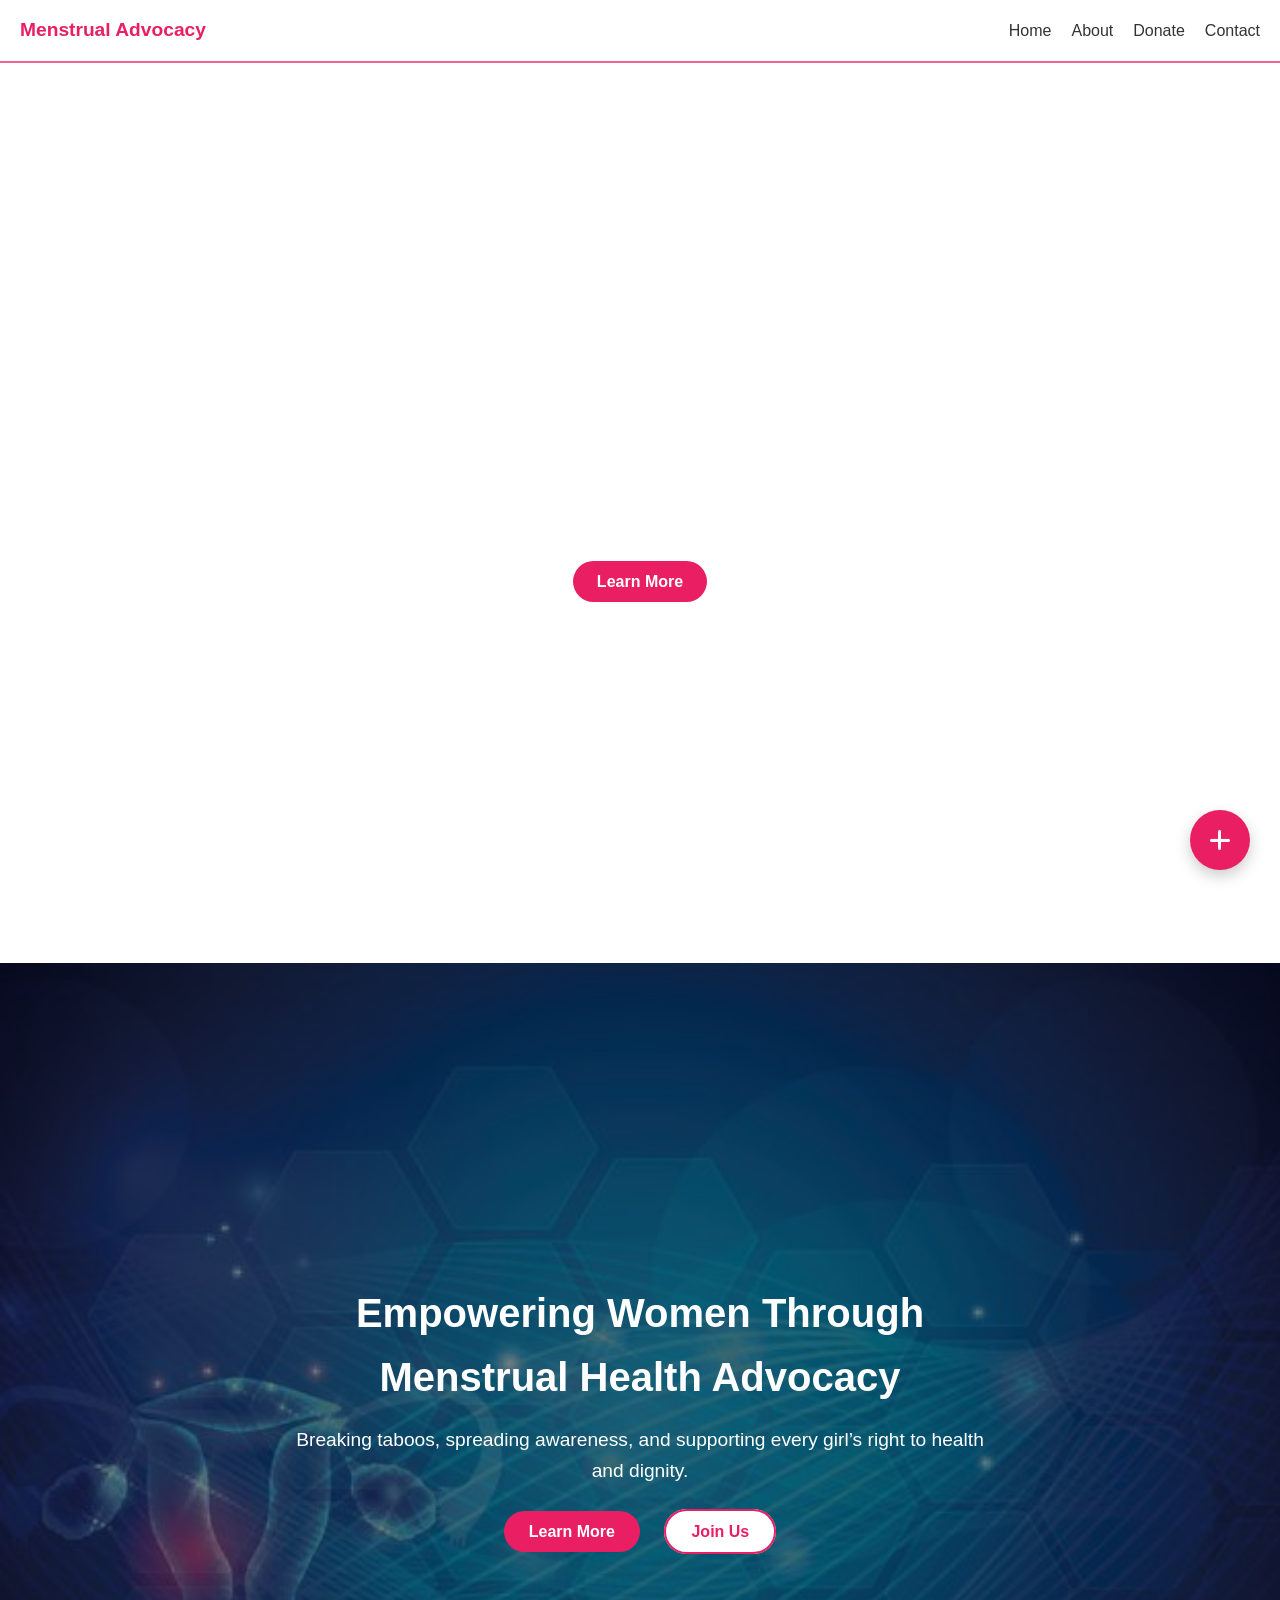
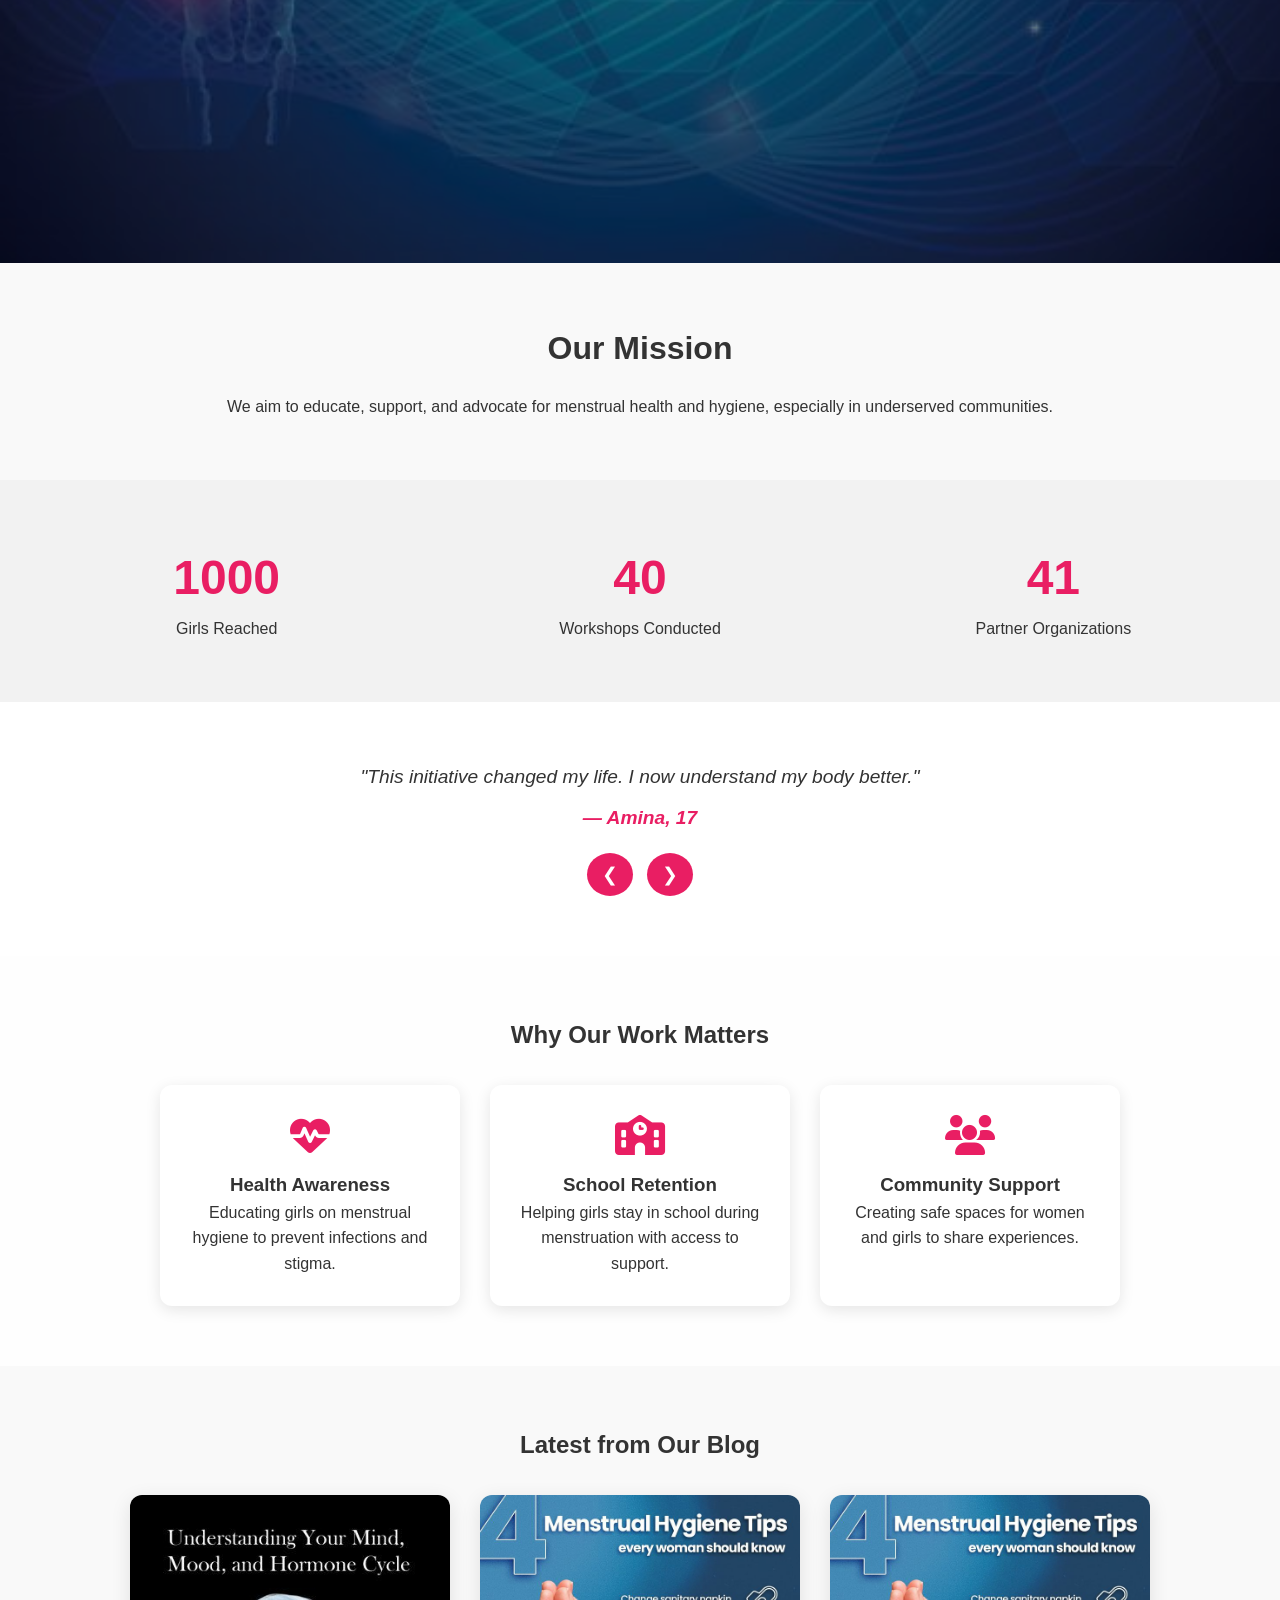
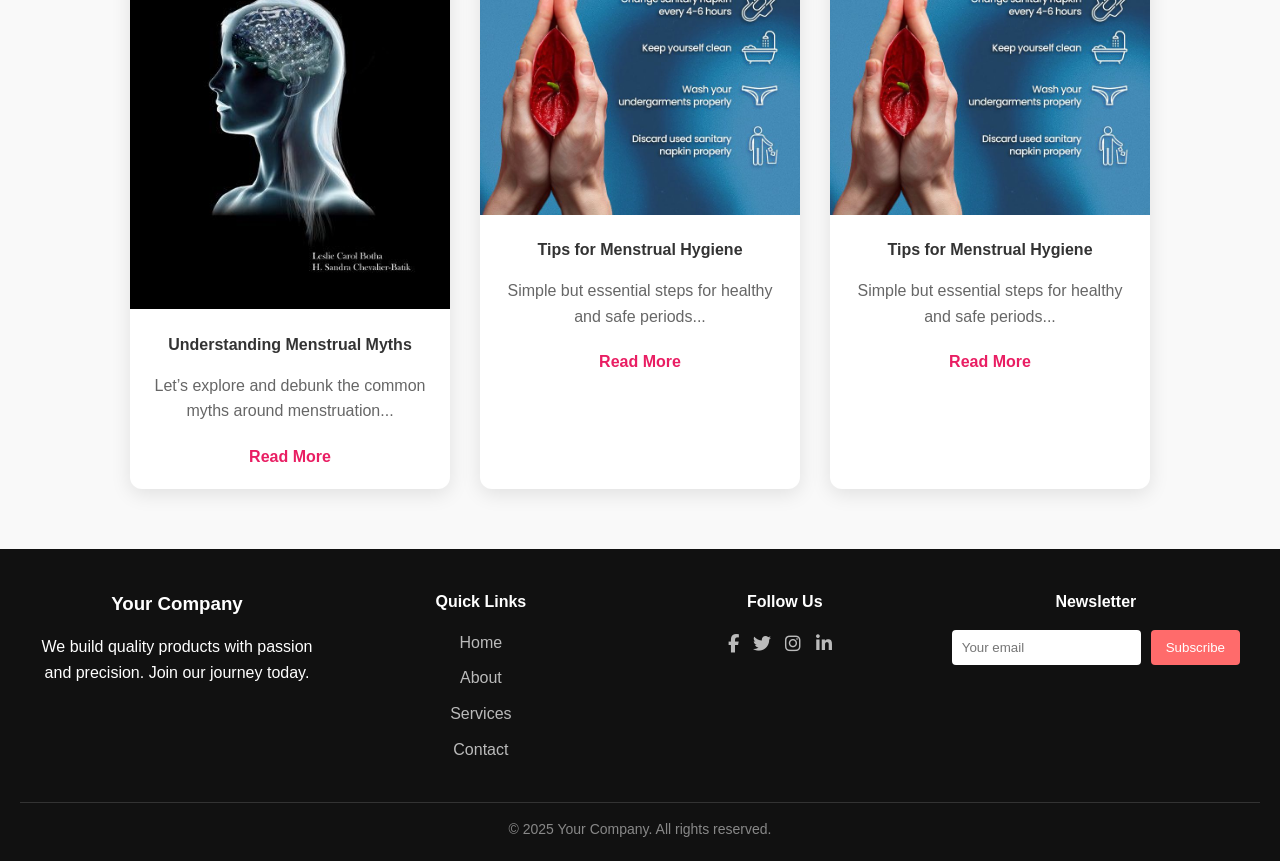
==== index.html @ 2b2169ab "Add files via upload" ====
<!DOCTYPE html>
<html lang="en">
<head>
  <meta charset="UTF-8" />
  <meta name="viewport" content="width=device-width, initial-scale=1.0" />
  <title>Women’s Menstrual Advocacy</title>
  <link rel="stylesheet" href="css/style.css" />
  <link rel="stylesheet" href="https://cdnjs.cloudflare.com/ajax/libs/font-awesome/6.0.0-beta3/css/all.min.css">
  <link rel="stylesheet" href="https://cdnjs.cloudflare.com/ajax/libs/font-awesome/6.5.0/css/all.min.css"/>
  <link rel="stylesheet" href="https://cdnjs.cloudflare.com/ajax/libs/font-awesome/6.5.0/css/all.min.css">
  <link rel="stylesheet" href="https://cdnjs.cloudflare.com/ajax/libs/font-awesome/6.5.0/css/all.min.css">




</head>
<body>


  <nav class="navbar">
    <div class="nav-logo">Menstrual Advocacy</div>
    <div class="nav-toggle" onclick="toggleMenu()">☰</div>
    <ul class="nav-links" id="navLinks">
      <li><a href="index.html">Home</a></li>
      <li><a href="about.html">About</a></li>
      <li><a href="donate.html">Donate</a></li>
      <li><a href="contact.html">Contact</a></li>
    </ul>
  </nav>



    <section class="hero-video-section">
        <video autoplay muted loop class="hero-video">
          <source src="https://youtu.be/vXrQ_FhZmos?si=qg4wPprZn1PHJqlY" type="video/mp4">
          Your browser does not support the video tag.
        </video>
        <div class="hero-overlay">
          <h1>Empowering Women Through Menstrual Education</h1>
          <p>Creating a world where menstruation is understood, supported, and normalized.</p>
          <a href="about.html" class="btn">Learn More</a>
        </div>
      </section>
      

  <!-- Hero Section -->
  <header class="hero">
    <div class="hero-content">
      <h1>Empowering Women Through Menstrual Health Advocacy</h1>
      <p>Breaking taboos, spreading awareness, and supporting every girl’s right to health and dignity.</p>
      <div class="cta-buttons">
        <a href="#about" class="btn primary">Learn More</a>
        <a href="contact.html" class="btn secondary">Join Us</a>
      </div>
    </div>
  </header>

  <!-- Mission Overview -->
  <section class="mission" id="about">
    <h2>Our Mission</h2>
    <p>We aim to educate, support, and advocate for menstrual health and hygiene, especially in underserved communities.</p>
  </section>

  <section class="counters">
    <div class="counter-box">
      <div class="counter" data-target="5000">0</div>
      <p>Girls Reached</p>
    </div>
    <div class="counter-box">
      <div class="counter" data-target="120">0</div>
      <p>Workshops Conducted</p>
    </div>
    <div class="counter-box">
      <div class="counter" data-target="50">0</div>
      <p>Partner Organizations</p>
    </div>
  </section>


  <section class="testimonials">
    <div class="testimonial-container">
      <div class="testimonial active">
        <p>"This initiative changed my life. I now understand my body better."</p>
        <h4>— Amina, 17</h4>
      </div>
      <div class="testimonial">
        <p>"The workshops were enlightening and empowering."</p>
        <h4>— Grace, 16</h4>
      </div>
      <div class="testimonial">
        <p>"I feel more confident and informed about menstrual health."</p>
        <h4>— Fatima, 18</h4>
      </div>
    </div>
    <div class="testimonial-nav">
      <button id="prev">❮</button>
      <button id="next">❯</button>
    </div>
  </section>


  <section class="impact-section">
    <h2>Why Our Work Matters</h2>
    <div class="impact-cards">
      <div class="impact-card">
        <i class="fas fa-heartbeat"></i>
        <h3>Health Awareness</h3>
        <p>Educating girls on menstrual hygiene to prevent infections and stigma.</p>
      </div>
      <div class="impact-card">
        <i class="fas fa-school"></i>
        <h3>School Retention</h3>
        <p>Helping girls stay in school during menstruation with access to support.</p>
      </div>
      <div class="impact-card">
        <i class="fas fa-users"></i>
        <h3>Community Support</h3>
        <p>Creating safe spaces for women and girls to share experiences.</p>
      </div>
    </div>
  </section>
  
  <section class="blog-preview">
    <h2>Latest from Our Blog</h2>
    <div class="blog-cards">
      <div class="blog-card">
        <img src="images/myth.jfif" alt="Blog Post">
        <h4>Understanding Menstrual Myths</h4>
        <p>Let’s explore and debunk the common myths around menstruation...</p>
        <a href="#">Read More</a>
      </div>
      <div class="blog-card">
        <img src="images/hygiene.jfif" alt="Blog Post">
        <h4>Tips for Menstrual Hygiene</h4>
        <p>Simple but essential steps for healthy and safe periods...</p>
        <a href="#">Read More</a>
      </div>

      <div class="blog-card">
        <img src="images/hygiene.jfif" alt="Blog Post">
        <h4>Tips for Menstrual Hygiene</h4>
        <p>Simple but essential steps for healthy and safe periods...</p>
        <a href="#">Read More</a>
      </div>
    </div>
  </section>
  
  <footer class="footer">
    <div class="footer-container">
      <div class="footer-about">
        <h3>Your Company</h3>
        <p>We build quality products with passion and precision. Join our journey today.</p>
      </div>
  
      <div class="footer-links">
        <h4>Quick Links</h4>
        <ul>
          <li><a href="#">Home</a></li>
          <li><a href="#">About</a></li>
          <li><a href="#">Services</a></li>
          <li><a href="#">Contact</a></li>
        </ul>
      </div>
  
      <div class="footer-social">
        <h4>Follow Us</h4>
        <div class="social-icons">
          <a href="#"><i class="fab fa-facebook-f"></i></a>
          <a href="#"><i class="fab fa-twitter"></i></a>
          <a href="#"><i class="fab fa-instagram"></i></a>
          <a href="#"><i class="fab fa-linkedin-in"></i></a>
        </div>
      </div>
  
      <div class="footer-newsletter">
        <h4>Newsletter</h4>
        <form>
          <input type="email" placeholder="Your email" required>
          <button type="submit">Subscribe</button>
        </form>
      </div>
    </div>
  
    <div class="footer-bottom">
      <p>&copy; 2025 Your Company. All rights reserved.</p>
    </div>
  </footer>
  

  <script src="js/main.js"></script>


  <script>
    function toggleMenu() {
      document.getElementById('navLinks').classList.toggle('active');
    }
  </script>

  <script>
    const counters = document.querySelectorAll('.counter');
    const speed = 200;
  
    counters.forEach(counter => {
      const updateCount = () => {
        const target = +counter.getAttribute('data-target');
        const count = +counter.innerText;
        const increment = target / speed;
  
        if (count < target) {
          counter.innerText = Math.ceil(count + increment);
          setTimeout(updateCount, 20);
        } else {
          counter.innerText = target;
        }
      };
  
      const observer = new IntersectionObserver(entries => {
        if (entries[0].isIntersecting) updateCount();
      }, { threshold: 1 });
  
      observer.observe(counter);
    });
  </script>

<script>
    let current = 0;
    const testimonials = document.querySelectorAll(".testimonial");
  
    function showTestimonial(index) {
      testimonials.forEach((t, i) => {
        t.classList.remove("active");
        if (i === index) t.classList.add("active");
      });
    }
  
    function nextTestimonial() {
      current = (current + 1) % testimonials.length;
      showTestimonial(current);
    }
  
    function prevTestimonial() {
      current = (current - 1 + testimonials.length) % testimonials.length;
      showTestimonial(current);
    }
  
    // Auto slide every 8 seconds
    setInterval(nextTestimonial, 8000);
  </script>
  
  <!-- Floating Button -->
<div class="floating-button-container">
    <div class="floating-button" id="floatingToggle">
      <i class="fas fa-plus"></i>
    </div>
    <div class="floating-menu" id="floatingMenu">
      <a href="contact.html" class="floating-item">
        <i class="fas fa-comments"></i> Chat with Us
      </a>
      <a href="donate.html" class="floating-item">
        <i class="fas fa-donate"></i> Donate
      </a>
    </div>
  </div>
  
</body>
</html>



<script>
  const toggle = document.getElementById('floatingToggle');
  const menu = document.getElementById('floatingMenu');

  toggle.addEventListener('click', () => {
    if (menu.style.display === 'flex') {
      menu.style.display = 'none';
    } else {
      menu.style.display = 'flex';
    }
  });
</script>
---- css/style.css ----
* {
    margin: 0;
    padding: 0;
    box-sizing: border-box;
  }
  
  body {
    font-family: 'Segoe UI', sans-serif;
    line-height: 1.6;
    background: #fff;
    color: #333;
  }

  .navbar {
    background: #fff;
    padding: 15px 20px;
    display: flex;
    justify-content: space-between;
    align-items: center;
    border-bottom: 2px solid #f06292;
    position: sticky;
    top: 0;
    z-index: 1000;
  }
  
  .nav-logo {
    font-weight: bold;
    color: #e91e63;
    font-size: 1.2rem;
  }
  
  .nav-links {
    display: flex;
    list-style: none;
    gap: 20px;
  }
  
  .nav-links a {
    text-decoration: none;
    color: #333;
    font-weight: 500;
  }
  
  .nav-toggle {
    display: none;
    font-size: 1.5rem;
    cursor: pointer;
  }
  
  @media (max-width: 768px) {
    .nav-links {
      display: none;
      flex-direction: column;
      position: absolute;
      background: #fff;
      top: 60px;
      right: 20px;
      width: 200px;
      box-shadow: 0 4px 6px rgba(0,0,0,0.1);
      border-radius: 10px;
      padding: 15px;
    }
  
    .nav-links.active {
      display: flex;
    }
  
    .nav-toggle {
      display: block;
    }
  }
  


/* video introduction */

.hero-video-section {
  position: relative;
  height: 100vh;
  overflow: hidden;
  display: flex;
  align-items: center;
  justify-content: center;
  text-align: center;
  color: white;
}

.hero-video {
  position: absolute;
  top: 0;
  left: 0;
  min-width: 100%;
  min-height: 100%;
  object-fit: cover;
  z-index: 1;
}

.hero-overlay {
  position: relative;
  z-index: 2;
  padding: 0 20px;
}

.hero-overlay h1 {
  font-size: 3rem;
  font-weight: 700;
  margin-bottom: 10px;
}

.hero-overlay p {
  font-size: 1.25rem;
  margin-bottom: 20px;
}

.hero-overlay .btn {
  background-color: #e91e63;
  color: white;
  padding: 12px 24px;
  border-radius: 25px;
  text-decoration: none;
  font-weight: bold;
  transition: background-color 0.3s;
}

.hero-overlay .btn:hover {
  background-color: #d81b60;
}



  
  .hero {
    background: url('../images/Diagnosis.jfif') center/cover no-repeat;
    height: 100vh;
    display: flex;
    align-items: center;
    justify-content: center;
    text-align: center;
    padding: 20px;
    position: relative;
  }
  
  .hero::before {
    content: '';
    position: absolute;
    top: 0; left: 0;
    width: 100%; height: 100%;
    background-color: rgba(0, 0, 0, 0.5);
  }
  
  .hero-content {
    position: relative;
    color: white;
    max-width: 700px;
    z-index: 1;
  }
  
  .hero h1 {
    font-size: 2.5rem;
    margin-bottom: 1rem;
    animation: fadeInUp 1s ease forwards;
  }
  
  .hero p {
    font-size: 1.2rem;
    margin-bottom: 2rem;
    animation: fadeInUp 1.5s ease forwards;
  }
  
  .cta-buttons .btn {
    text-decoration: none;
    padding: 12px 25px;
    margin: 0 10px;
    border-radius: 25px;
    font-weight: bold;
    transition: 0.3s ease;
  }
  
  .btn.primary {
    background-color: #e91e63;
    color: #fff;
  }
  
  .btn.secondary {
    background-color: #fff;
    color: #e91e63;
    border: 2px solid #e91e63;
  }
  
  .btn:hover {
    transform: scale(1.05);
  }
  
  .mission {
    padding: 60px 20px;
    background-color: #f9f9f9;
    text-align: center;
  }
  
  .mission h2 {
    font-size: 2rem;
    margin-bottom: 20px;
  }
  
  @keyframes fadeInUp {
    from {
      transform: translateY(30px);
      opacity: 0;
    }
    to {
      transform: translateY(0);
      opacity: 1;
    }
  }
  
  @media (max-width: 768px) {
    .hero h1 {
      font-size: 1.8rem;
    }
  
    .cta-buttons .btn {
      display: block;
      margin: 10px auto;
    }
  }
  


  /* For Counter */

  .counters {
    display: flex;
    justify-content: space-around;
    background-color: #f2f2f2;
    padding: 60px 20px;
    text-align: center;
  }
  
  .counter-box {
    flex: 1;
    margin: 0 20px;
  }
  
  .counter {
    font-size: 3rem;
    color: #e91e63;
    font-weight: bold;
  }
  

  /* For Testimonials */
  .testimonials {
    background-color: #fff;
    padding: 60px 20px;
    text-align: center;
    position: relative;
  }
  
  .testimonial-container {
    position: relative;
    max-width: 600px;
    margin: 0 auto;
  }
  
  .testimonial {
    display: none;
    font-style: italic;
    font-size: 1.2rem;
  }
  
  .testimonial.active {
    display: block;
  }
  
  .testimonial h4 {
    margin-top: 10px;
    color: #e91e63;
  }
  
  .testimonial-nav {
    margin-top: 20px;
  }
  
  .testimonial-nav button {
    background-color: #e91e63;
    color: #fff;
    border: none;
    padding: 10px 15px;
    margin: 0 5px;
    cursor: pointer;
    border-radius: 50%;
    font-size: 1.2rem;
  }
  

  /* Impact */
  .impact-section {
    background-color: #fefefe;
    padding: 60px 20px;
    text-align: center;
  }
  
  .impact-cards {
    display: flex;
    flex-wrap: wrap;
    justify-content: center;
    gap: 30px;
    margin-top: 30px;
  }
  
  .impact-card {
    flex: 1 1 250px;
    max-width: 300px;
    background-color: #fff;
    border-radius: 12px;
    padding: 30px;
    box-shadow: 0 4px 15px rgba(0,0,0,0.1);
    transition: transform 0.3s;
  }
  
  .impact-card:hover {
    transform: translateY(-10px);
  }
  
  .impact-card i {
    font-size: 2.5rem;
    color: #e91e63;
    margin-bottom: 15px;
  }
  


  /* Blog Preview */
  .blog-preview {
    background-color: #f9f9f9;
    padding: 60px 20px;
    text-align: center;
  }
  
  .blog-cards {
    display: flex;
    flex-wrap: wrap;
    justify-content: center;
    gap: 30px;
    margin-top: 30px;
  }
  
  .blog-card {
    background: #fff;
    max-width: 320px;
    border-radius: 12px;
    overflow: hidden;
    box-shadow: 0 5px 20px rgba(0,0,0,0.1);
    transition: transform 0.3s;
  }
  
  .blog-card:hover {
    transform: scale(1.03);
  }
  
  .blog-card img {
    width: 100%;
    height: auto;
  }
  
  .blog-card h4 {
    margin: 15px;
    color: #333;
  }
  
  .blog-card p {
    margin: 0 15px 10px;
    color: #666;
  }
  
  .blog-card a {
    display: inline-block;
    margin: 10px 15px 20px;
    color: #e91e63;
    font-weight: bold;
    text-decoration: none;
  }
  

  /* floating Button */

  .floating-button-container {
    position: fixed;
    bottom: 30px;
    right: 30px;
    z-index: 1000;
  }
  
  .floating-button {
    background-color: #e91e63;
    color: white;
    border-radius: 50%;
    width: 60px;
    height: 60px;
    font-size: 24px;
    display: flex;
    align-items: center;
    justify-content: center;
    box-shadow: 0 6px 15px rgba(0,0,0,0.2);
    cursor: pointer;
    transition: transform 0.3s ease;
  }
  
  .floating-button:hover {
    transform: rotate(90deg);
  }
  
  .floating-menu {
    display: none;
    flex-direction: column;
    margin-bottom: 10px;
  }
  
  .floating-item {
    background: white;
    color: #e91e63;
    padding: 10px 15px;
    margin: 5px 0;
    border-radius: 25px;
    text-decoration: none;
    font-weight: bold;
    box-shadow: 0 4px 12px rgba(0,0,0,0.1);
    display: flex;
    align-items: center;
    gap: 10px;
    transition: all 0.2s;
  }
  
  .floating-item:hover {
    background-color: #fce4ec;
    transform: translateX(-5px);
  }

  
  
  /* =========== CONTACT PAGE ======================== */

  .contact-header {
    text-align: center;
    padding: 3rem 1rem;
    background-color: #fce4ec;
    color: #880e4f;
  }
  
  .contact-section {
    display: flex;
    flex-wrap: wrap;
    gap: 2rem;
    padding: 2rem;
    justify-content: center;
    background-color: #fff;
  }
  
  .contact-info, .contact-form-box {
    flex: 1 1 300px;
    max-width: 500px;
  }
  
  .contact-form input,
  .contact-form textarea {
    width: 100%;
    padding: 12px;
    margin-bottom: 1rem;
    border: 1px solid #ccc;
    border-radius: 5px;
  }
  
  .contact-form button {
    background-color: #e91e63;
    color: #fff;
    padding: 10px 20px;
    border: none;
    border-radius: 5px;
    font-weight: bold;
    cursor: pointer;
  }
  



   /* ================= ABOUT PAGE ==================== */

   .about-header {
    background-color: #fce4ec;
    text-align: center;
    padding: 3rem 1rem;
    color: #880e4f;
  }
  
  .about-intro, .about-mission, .about-vision {
    padding: 2rem;
    max-width: 800px;
    margin: auto;
    line-height: 1.6;
  }
  
  .about-mission ul {
    padding-left: 1.5rem;
    list-style-type: disc;
  }
  
  footer {
    text-align: center;
    padding: 1rem;
    background-color: #f8f9fa;
    color: #555;
  }
  
  .our-team {
    background-color: #f9f9f9;
    padding: 3rem 1rem;
    text-align: center;
  }
  
  .our-team h2 {
    font-size: 2rem;
    color: #880e4f;
    margin-bottom: 2rem;
  }
  
  .team-members {
    display: flex;
    flex-wrap: wrap;
    justify-content: center;
    gap: 1.5rem;
    padding: 0 1rem;
  }
  
  
  
  .team-member h3 {
    font-size: 1.25rem;
    color: #880e4f;
  }
  
  .team-member p {
    color: #555;
    font-size: 1rem;
    line-height: 1.5;
  }
  .team-slider {
    padding: 2rem 1rem;
    max-width: 1200px;
    margin: auto;
  }
  
  .team-member {
    background-color: #fff;
    padding: 1.5rem;
    border-radius: 8px;
    text-align: center;
    box-shadow: 0 4px 6px rgba(0, 0, 0, 0.1);
  }
  
  .team-member img {
    width: 100%;
    max-width: 150px;
    height: auto;
    margin-bottom: 1rem;
    border-radius: 50%;
  }
  
   /* DONATION PAGE */

   .donate-header {
    background: #f06292;
    color: white;
    text-align: center;
    padding: 60px 20px;
  }
  
  .donate-header h1 {
    font-size: 2rem;
    margin-bottom: 10px;
  }
  
  .donate-cta {
    display: inline-block;
    background: white;
    color: #e91e63;
    padding: 12px 24px;
    margin-top: 20px;
    font-weight: bold;
    border-radius: 30px;
    text-decoration: none;
    transition: background 0.3s;
  }
  
  .donate-cta:hover {
    background: #ffc1e3;
  }
  
  .donation-options {
    padding: 40px 20px;
    text-align: center;
  }
  
  .option-cards {
    display: flex;
    justify-content: center;
    gap: 20px;
    flex-wrap: wrap;
    margin-top: 20px;
  }
  
  .card {
    background: #fff0f5;
    padding: 30px;
    border-radius: 10px;
    width: 200px;
    box-shadow: 0 4px 6px rgba(0,0,0,0.05);
  }
  
  .impact {
    background: #fce4ec;
    padding: 40px 20px;
    text-align: center;
    font-size: 1.1rem;
  }
  
  .donation-form {
    padding: 40px 20px;
    background: #fff;
    text-align: center;
  }
  
  .donation-form form {
    max-width: 400px;
    margin: 0 auto;
    display: flex;
    flex-direction: column;
    gap: 15px;
  }
  
  .donation-form input,
  .donation-form select {
    padding: 12px;
    border: 1px solid #ccc;
    border-radius: 6px;
  }
  
  .donation-form button {
    background: #e91e63;
    color: white;
    padding: 12px;
    border: none;
    border-radius: 6px;
    cursor: pointer;
    font-weight: bold;
  }
  
  .donation-form button:hover {
    background: #c2185b;
  }
  
  .note {
    margin-top: 10px;
    font-size: 0.9rem;
    color: #555;
  }

  /* ============================== FOOTER =======================*/
  .footer {
    background-color: #111;
    color: #fff;
    padding: 40px 20px 20px;
    font-family: 'Segoe UI', sans-serif;
  }
  
  .footer-container {
    display: flex;
    flex-wrap: wrap;
    justify-content: space-between;
    gap: 30px;
    max-width: 1200px;
    margin: 0 auto;
  }
  
  .footer h3,
  .footer h4 {
    margin-bottom: 15px;
  }
  
  .footer-about,
  .footer-links,
  .footer-social,
  .footer-newsletter {
    flex: 1 1 200px;
  }
  
  .footer-links ul {
    list-style: none;
    padding: 0;
  }
  
  .footer-links ul li {
    margin-bottom: 10px;
  }
  
  .footer-links a,
  .footer a {
    color: #bbb;
    text-decoration: none;
    transition: color 0.3s ease;
  }
  
  .footer a:hover {
    color: #fff;
  }
  
  .social-icons a {
    margin-right: 10px;
    font-size: 18px;
    color: #bbb;
    transition: color 0.3s;
  }
  
  .social-icons a:hover {
    color: #fff;
  }
  
  .footer-newsletter form {
    display: flex;
    gap: 10px;
  }
  
  .footer-newsletter input[type="email"] {
    flex: 1;
    padding: 10px;
    border: none;
    border-radius: 4px;
  }
  
  .footer-newsletter button {
    padding: 10px 15px;
    border: none;
    background-color: #ff6b6b;
    color: #fff;
    border-radius: 4px;
    cursor: pointer;
  }
  
  .footer-newsletter button:hover {
    background-color: #ff4c4c;
  }
  
  .footer-bottom {
    text-align: center;
    margin-top: 30px;
    border-top: 1px solid #333;
    padding-top: 15px;
    font-size: 14px;
    color: #888;
  }
  
  @media (max-width: 768px) {
    .footer-container {
      flex-direction: column;
      align-items: flex-start;
    }
  }
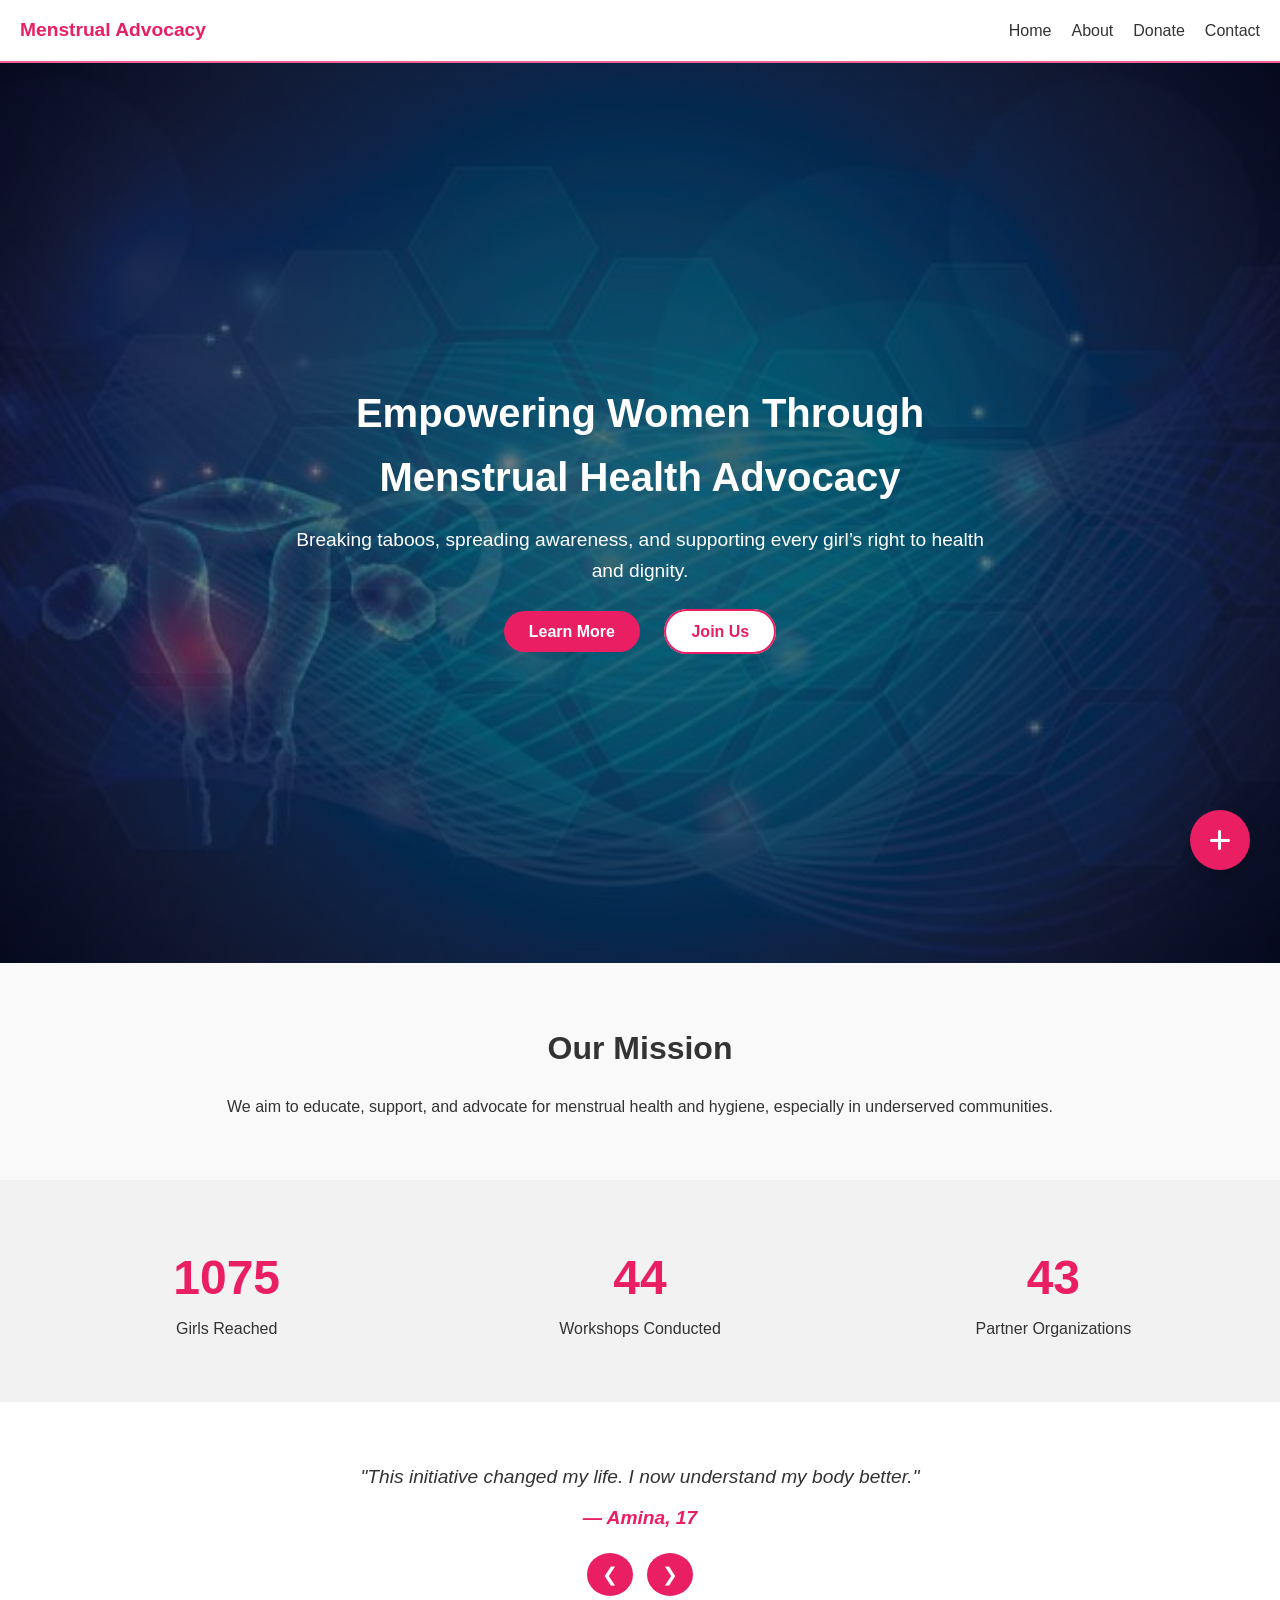
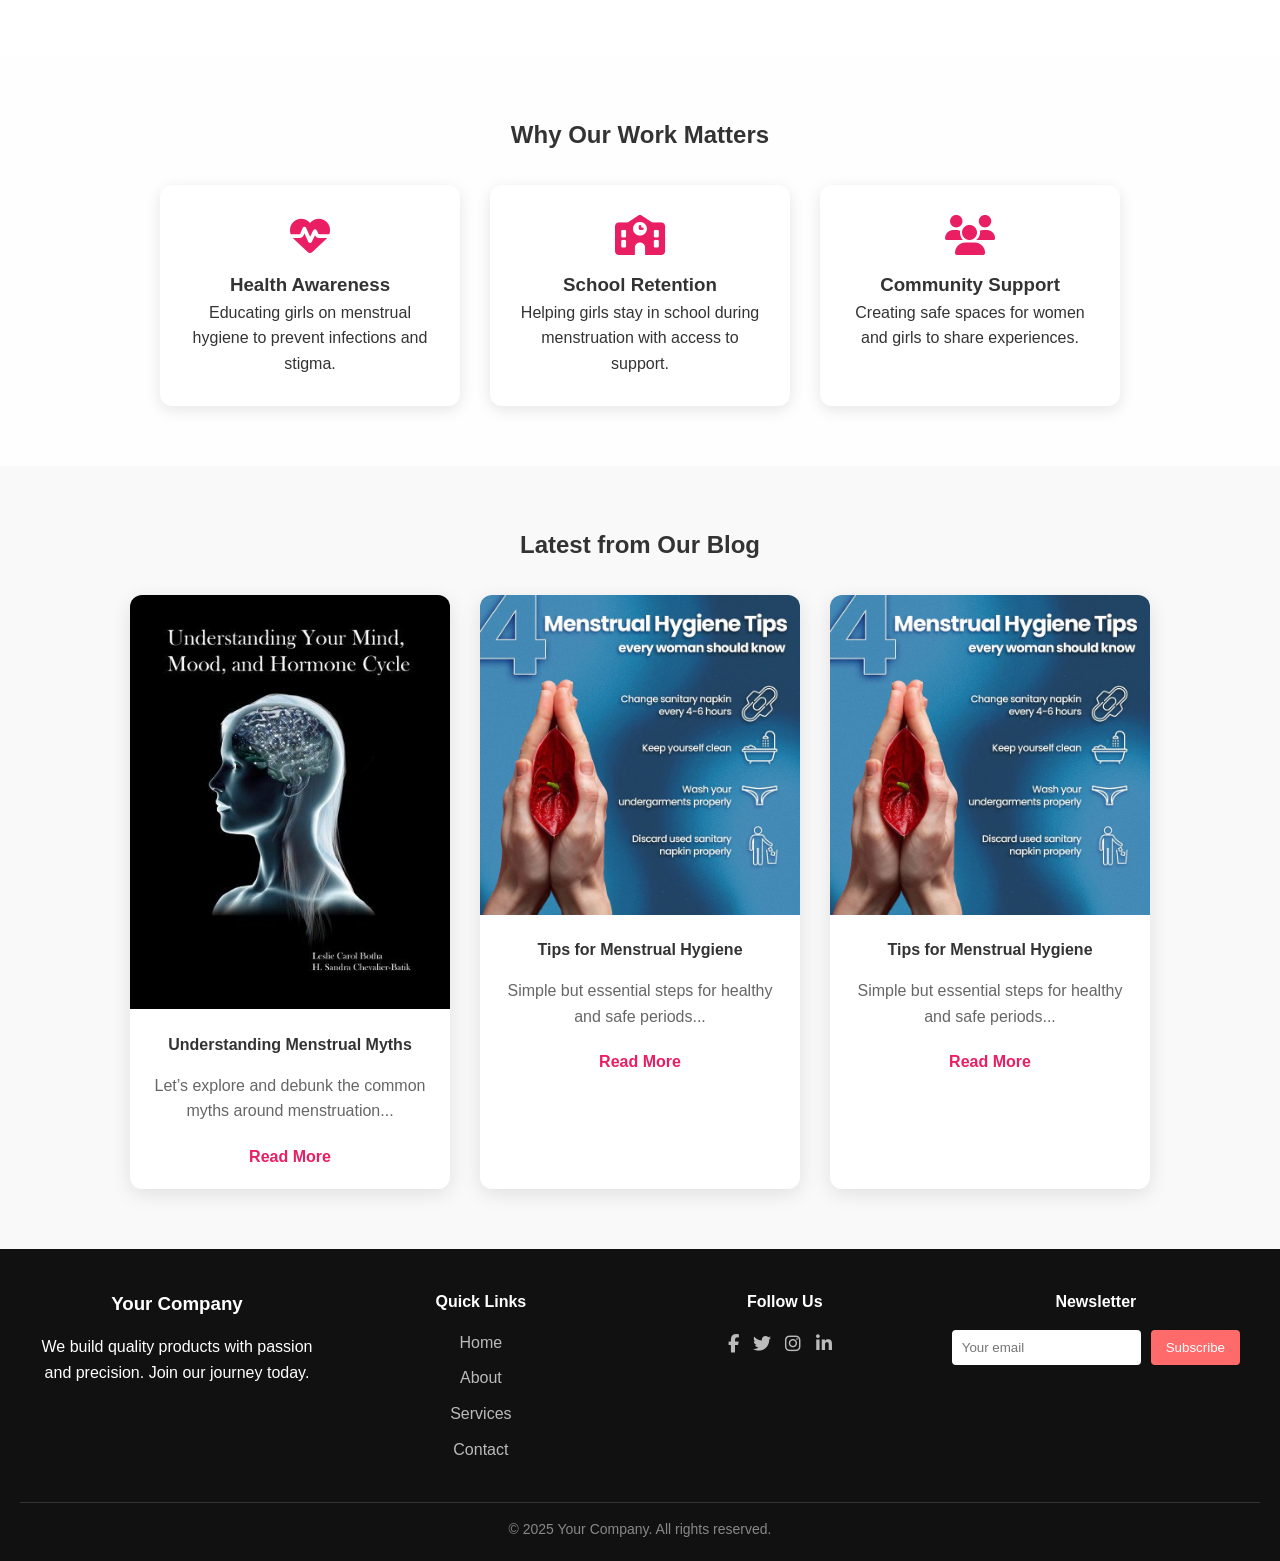
==== commit f376df11: "Update index.html" ====
--- a/index.html
+++ b/index.html
@@ -30,17 +30,7 @@
 
 
 
-    <section class="hero-video-section">
-        <video autoplay muted loop class="hero-video">
-          <source src="https://youtu.be/vXrQ_FhZmos?si=qg4wPprZn1PHJqlY" type="video/mp4">
-          Your browser does not support the video tag.
-        </video>
-        <div class="hero-overlay">
-          <h1>Empowering Women Through Menstrual Education</h1>
-          <p>Creating a world where menstruation is understood, supported, and normalized.</p>
-          <a href="about.html" class="btn">Learn More</a>
-        </div>
-      </section>
+    
       
 
   <!-- Hero Section -->
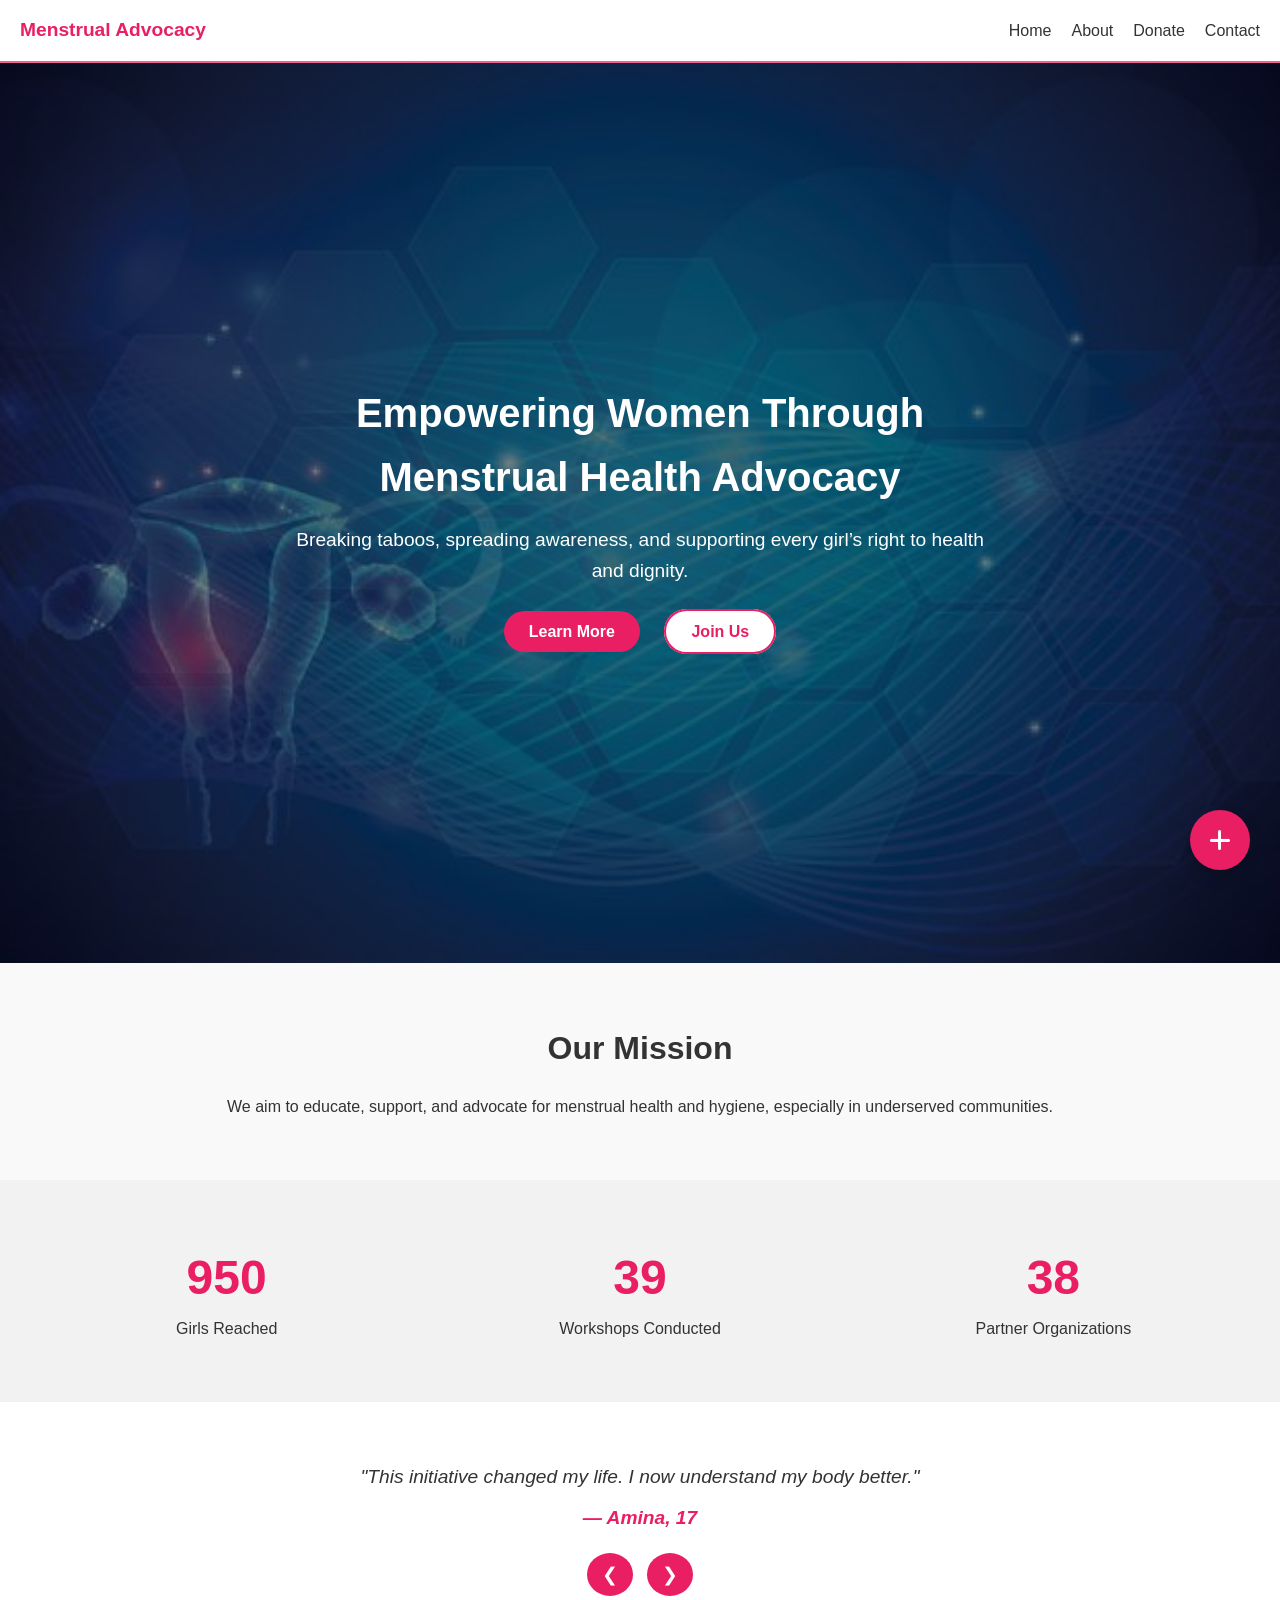
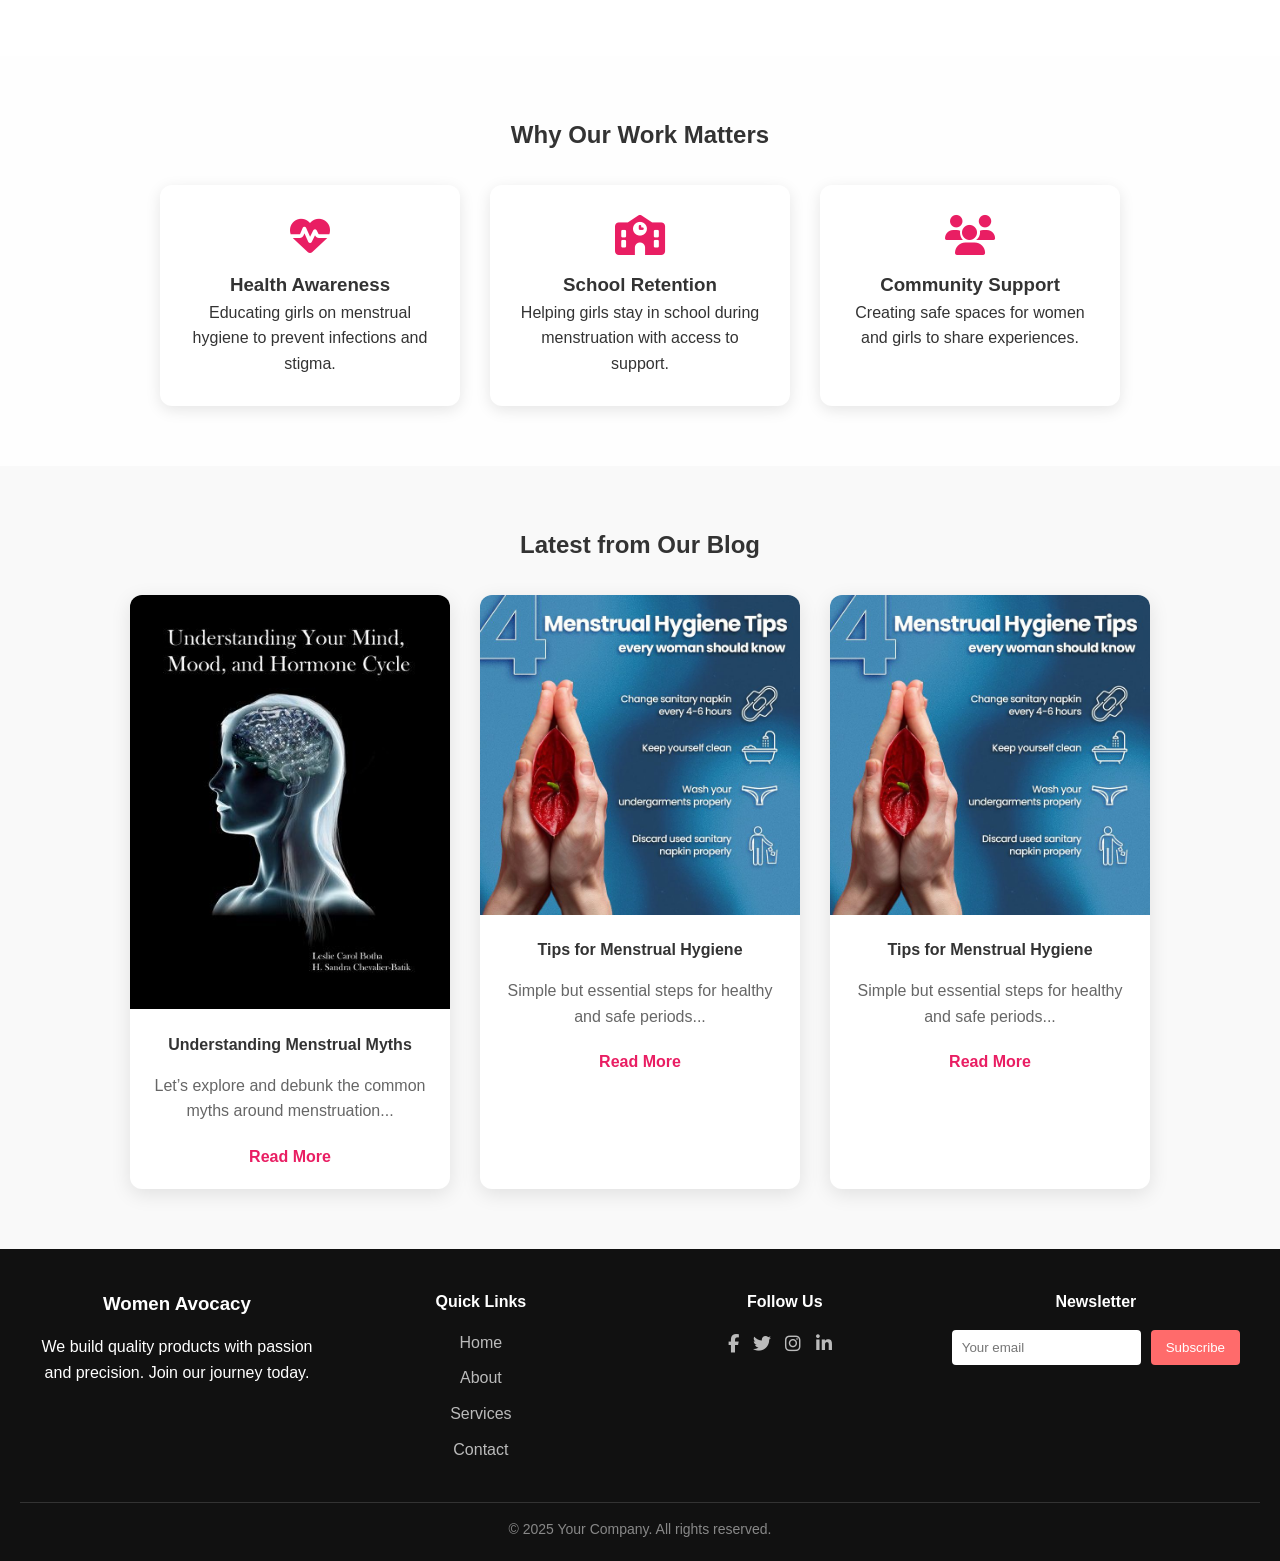
==== commit 2a22665f: "Update index.html" ====
--- a/index.html
+++ b/index.html
@@ -138,7 +138,7 @@
   <footer class="footer">
     <div class="footer-container">
       <div class="footer-about">
-        <h3>Your Company</h3>
+        <h3>Women Avocacy</h3>
         <p>We build quality products with passion and precision. Join our journey today.</p>
       </div>
   
